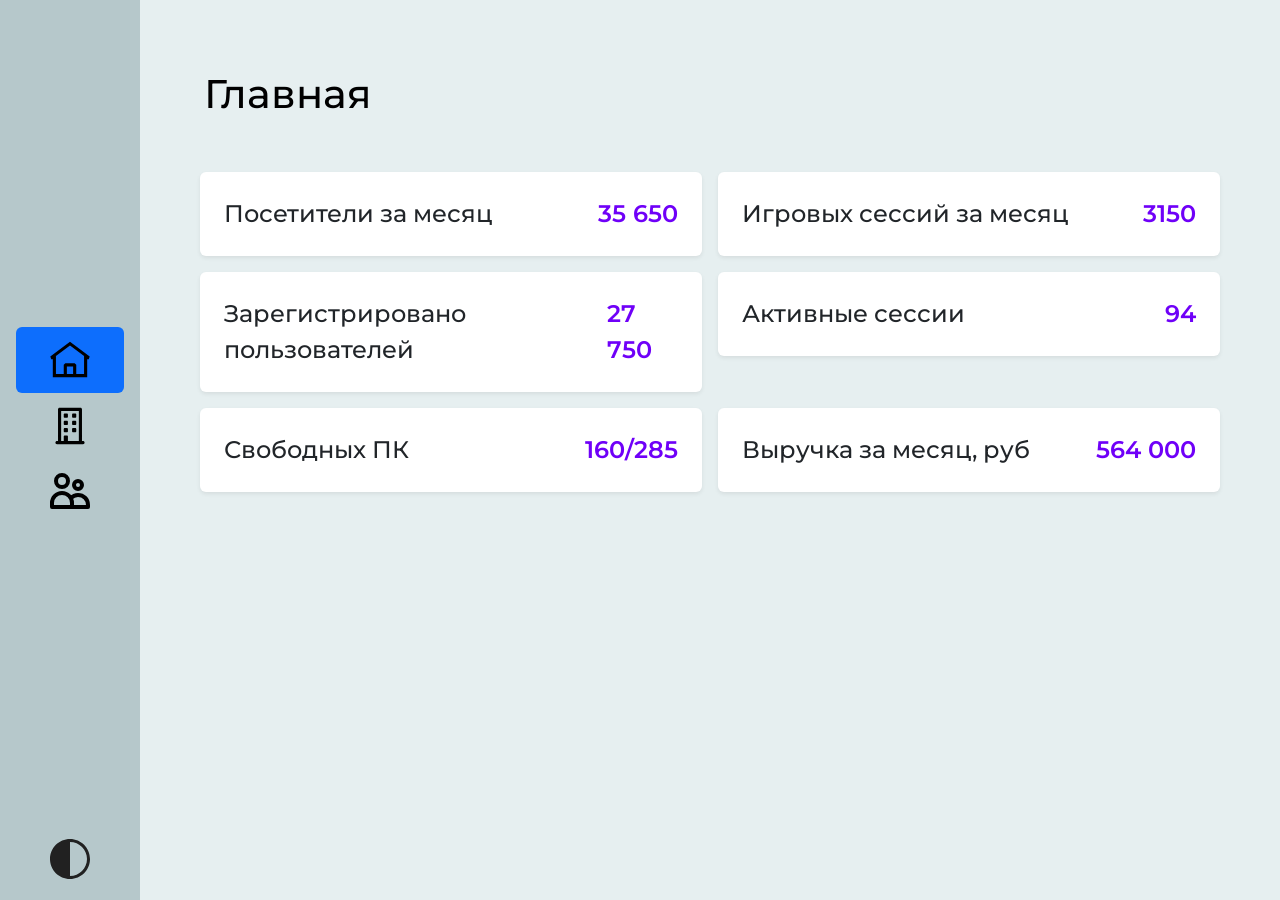
==== web/index.html @ e70356dd "first commit" ====
<!DOCTYPE html>
<html lang="en">
  <head>
    <meta charset="UTF-8" />
    <meta name="viewport" content="width=device-width, initial-scale=1.0" />
    <title>Главная</title>
    <link rel="stylesheet" href="css/bootstrap.min.css" />
    <link rel="stylesheet" href="css/base.css" />
  </head>
  <body>

    <div class="d-flex">
        <nav class="sidebar d-flex flex-column flex-shrink-0 p-3">
          <ul class="nav nav-pills flex-column mt-auto mb-auto">
            <li class="nav-item">
              <a href="index.html" class="nav-link active text-center" aria-current="page"><img src="img/nav_home.svg" alt="Главная" width="50px"
                /></a>
            </li>
            <li class="nav-item"><a href="clubs.html" class="nav-link text-center"><img src="img/nav_clubs.svg" alt="Клубы" width="50px"
                /></a></li>
            <li class="nav-item"><a href="users.html" class="nav-link text-center"><img src="img/nav_users.svg" alt="Пользователи" width="48px"
                /></a></li>
          </ul>

            <div class="text-center">
                <!-- <span class="toggle btn">Смена темы</span> -->
                 <img class="toggle btn p-0" src="img/theme switch.svg" width="50px" alt="Смена темы">
            </div>
        </nav>
      
        <main class="p-5 w-100">
            <div class="fs-1 m-3 fw-medium">Главная</div>


            <div class="container mt-5">
              <div class="row row-cols-2 g-3">
                <div class="col">
                  <div class="card shadow-sm border-0 p-2">
                    <div
                      class="card-body d-flex justify-content-between align-items-center"
                    >
                      <span class="fs-4 fw-medium">Посетители за месяц</span>
                      <span class="stat_num fs-4 fw-semibold">35 650</span>
                    </div>
                  </div>
                </div>
        
                <div class="col">
                  <div class="card shadow-sm border-0 p-2">
                    <div
                      class="card-body d-flex justify-content-between align-items-center"
                    >
                      <span class="fs-4 fw-medium">Игровых сессий за месяц</span>
                      <span class="stat_num fs-4 fw-semibold">3150</span>
                    </div>
                  </div>
                </div>
        
                <div class="col">
                  <div class="card shadow-sm border-0 p-2">
                    <div
                      class="card-body d-flex justify-content-between align-items-center"
                    >
                      <span class="fs-4 fw-medium">Зарегистрировано пользователей</span>
                      <span class="stat_num fs-4 fw-semibold">27 750</span>
                    </div>
                  </div>
                </div>
        
                <div class="col">
                  <div class="card shadow-sm border-0 p-2">
                    <div
                      class="card-body d-flex justify-content-between align-items-center"
                    >
                      <span class="fs-4 fw-medium">Активные сессии</span>
                      <span class="stat_num fs-4 fw-semibold">94</span>
                    </div>
                  </div>
                </div>
        
                <div class="col">
                  <div class="card shadow-sm border-0 p-2">
                    <div
                      class="card-body d-flex justify-content-between align-items-center"
                    >
                      <span class="fs-4 fw-medium">Свободных ПК</span>
                      <span class="stat_num fs-4 fw-semibold">160/285</span>
                    </div>
                  </div>
                </div>
        
                <div class="col">
                  <div class="card shadow-sm border-0 p-2">
                    <div
                      class="card-body d-flex justify-content-between align-items-center"
                    >
                      <span class="fs-4 fw-medium">Выручка за месяц, руб</span>
                      <span class="stat_num fs-4 fw-semibold">564 000</span>
                    </div>
                  </div>
                </div>
              </div>
            </div>

        </main>
    </div>
      
      

    <script src="js/jquery-4.0.0.min.js"></script>
    <script defer src="js/theme.js"></script>
  </body>
</html>
---- web/css/base.css ----
@font-face {
    font-family: 'Montserrat';
    src: url('../fonts/Montserrat-VariableFont_wght.ttf') format('woff2');
  }
  

* {
    font-family: 'Montserrat', sans-serif !important;
}
.stat_num {
    color: #6f00f8;
}

body, html {
    height: 100%;
  }
  
.sidebar {
    width: 140px;
    height: 100vh;
    position: sticky;  
    top: 0;
}
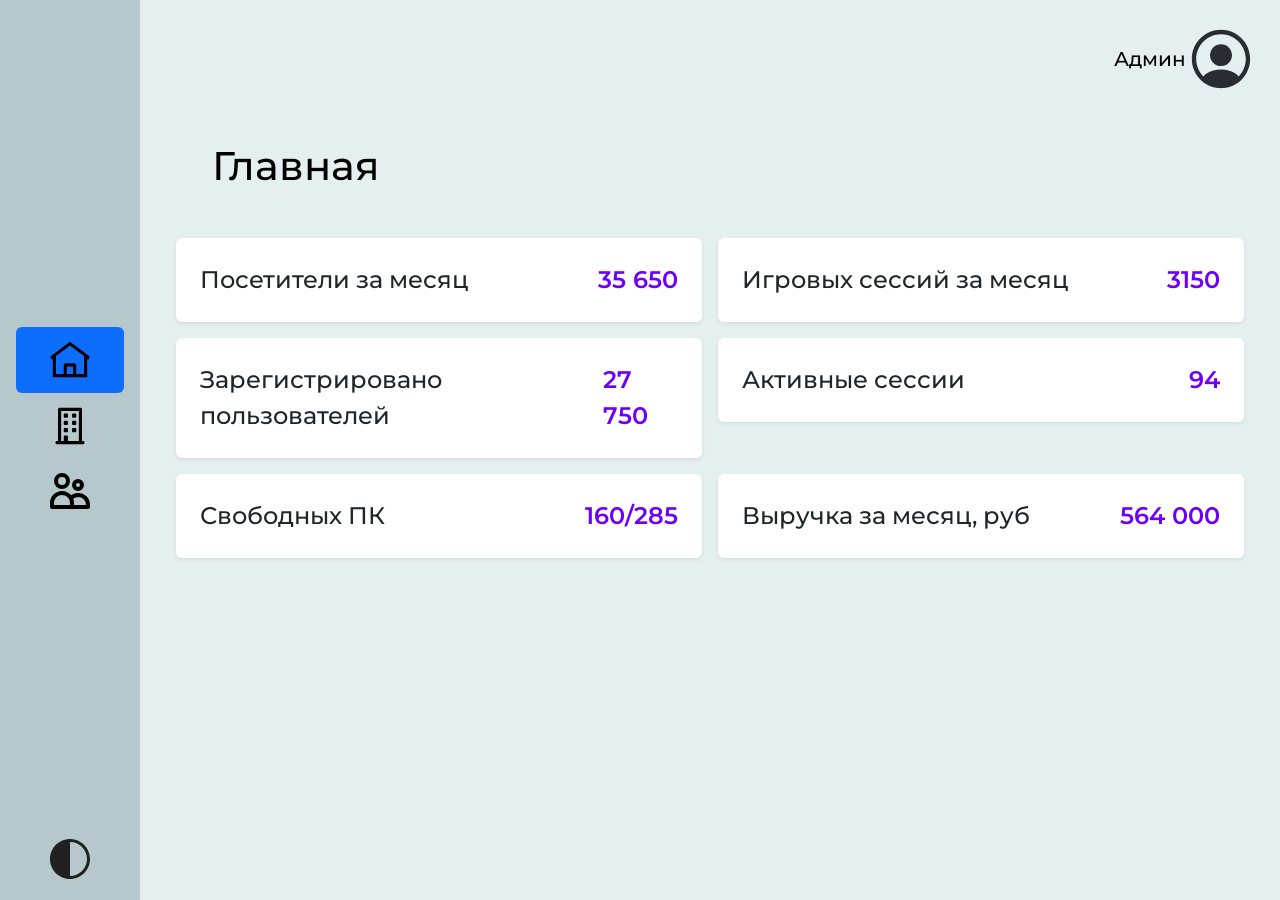
==== commit 035dc4b1: "05/05/2026" ====
--- a/web/index.html
+++ b/web/index.html
@@ -28,14 +28,19 @@
             </div>
         </nav>
       
-        <main class="p-5 w-100">
-            <div class="fs-1 m-3 fw-medium">Главная</div>
+        <main class="p-4 w-100">
+            <div class="d-flex justify-content-end align-items-center">
+              <p class="fs-5 fw-medium m-0">Админ</p>
+              <img src="img/profile-icon.svg" width="70px" alt="Профиль">
+            </div>
+          
+            <div class="fs-1 m-5 fw-medium"><h1>Главная</h1></div>
 
 
             <div class="container mt-5">
               <div class="row row-cols-2 g-3">
                 <div class="col">
-                  <div class="card shadow-sm border-0 p-2">
+                  <div class="stat_card card shadow-sm border-0 p-2">
                     <div
                       class="card-body d-flex justify-content-between align-items-center"
                     >
@@ -46,7 +51,7 @@
                 </div>
         
                 <div class="col">
-                  <div class="card shadow-sm border-0 p-2">
+                  <div class="stat_card card shadow-sm border-0 p-2">
                     <div
                       class="card-body d-flex justify-content-between align-items-center"
                     >
@@ -57,7 +62,7 @@
                 </div>
         
                 <div class="col">
-                  <div class="card shadow-sm border-0 p-2">
+                  <div class="stat_card card shadow-sm border-0 p-2">
                     <div
                       class="card-body d-flex justify-content-between align-items-center"
                     >
@@ -68,7 +73,7 @@
                 </div>
         
                 <div class="col">
-                  <div class="card shadow-sm border-0 p-2">
+                  <div class="stat_card card shadow-sm border-0 p-2">
                     <div
                       class="card-body d-flex justify-content-between align-items-center"
                     >
@@ -79,7 +84,7 @@
                 </div>
         
                 <div class="col">
-                  <div class="card shadow-sm border-0 p-2">
+                  <div class="stat_card card shadow-sm border-0 p-2">
                     <div
                       class="card-body d-flex justify-content-between align-items-center"
                     >
@@ -90,7 +95,7 @@
                 </div>
         
                 <div class="col">
-                  <div class="card shadow-sm border-0 p-2">
+                  <div class="stat_card card shadow-sm border-0 p-2">
                     <div
                       class="card-body d-flex justify-content-between align-items-center"
                     >
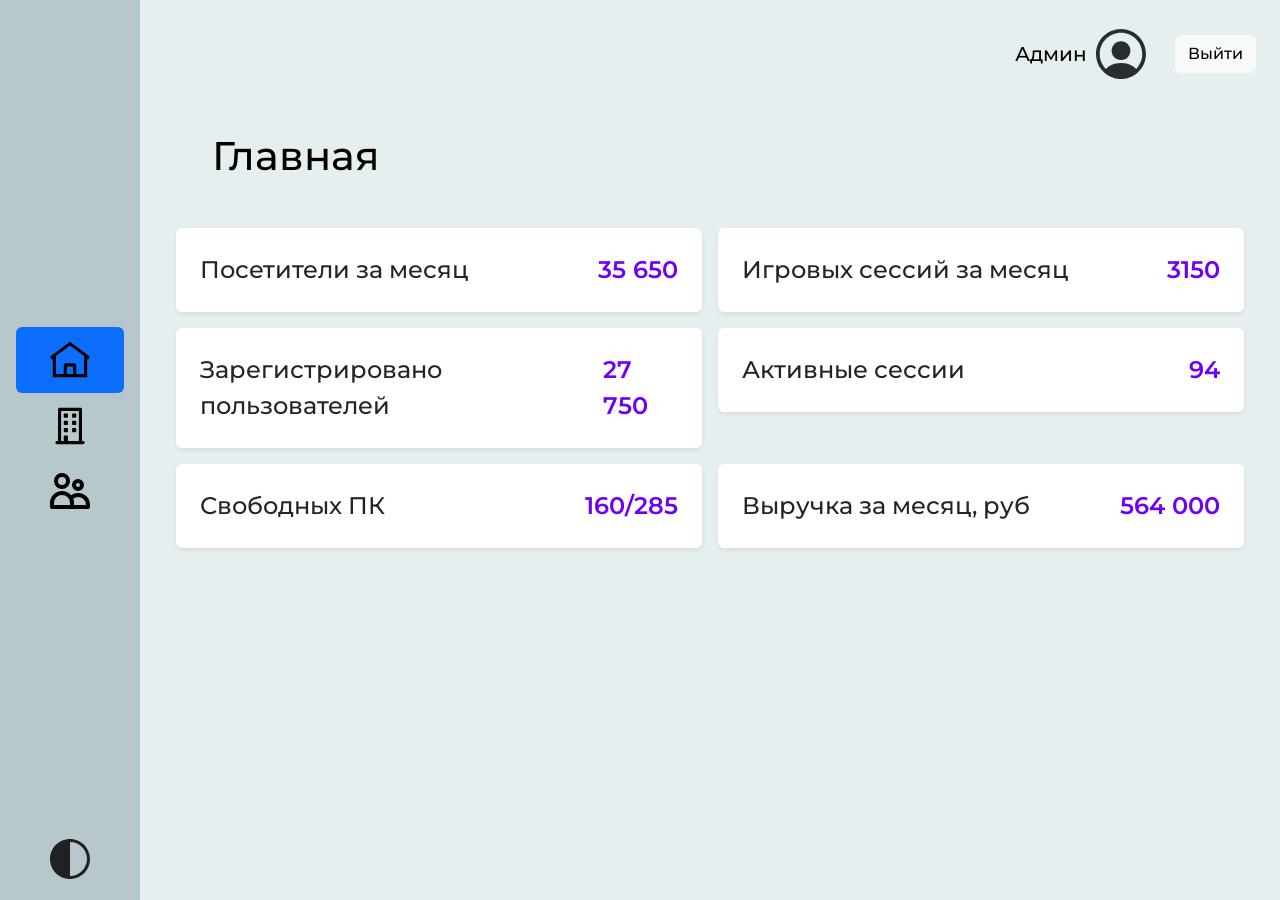
==== commit 58c6ff95: "Add files via upload" ====
--- a/web/index.html
+++ b/web/index.html
@@ -1,4 +1,4 @@
-<!DOCTYPE html>
+<!doctype html>
 <html lang="en">
   <head>
     <meta charset="UTF-8" />
@@ -8,110 +8,156 @@
     <link rel="stylesheet" href="css/base.css" />
   </head>
   <body>
+    <div class="d-flex flex-md-row flex-column">
 
-    <div class="d-flex">
-        <nav class="sidebar d-flex flex-column flex-shrink-0 p-3">
-          <ul class="nav nav-pills flex-column mt-auto mb-auto">
+      <nav class="sidebar d-flex flex-column flex-shrink-0 p-3 desktop-nav">
+        <ul class="nav nav-pills flex-column mt-auto mb-auto">
             <li class="nav-item">
-              <a href="index.html" class="nav-link active text-center" aria-current="page"><img src="img/nav_home.svg" alt="Главная" width="50px"
-                /></a>
+                <a href="index.html" class="nav-link active text-center" aria-current="page">
+                    <img class="img_change_color" src="img/nav_home.svg" alt="Главная" width="50px">
+                </a>
             </li>
-            <li class="nav-item"><a href="clubs.html" class="nav-link text-center"><img src="img/nav_clubs.svg" alt="Клубы" width="50px"
-                /></a></li>
-            <li class="nav-item"><a href="users.html" class="nav-link text-center"><img src="img/nav_users.svg" alt="Пользователи" width="48px"
-                /></a></li>
-          </ul>
+            <li class="nav-item">
+                <a href="clubs.html" class="nav-link text-center">
+                    <img class="img_change_color" src="img/nav_clubs.svg" alt="Клубы" width="50px">
+                </a>
+            </li>
+            <li class="nav-item">
+                <a href="users.html" class="nav-link text-center">
+                    <img class="img_change_color" src="img/nav_users.svg" alt="Пользователи" width="48px">
+                </a>
+            </li>
+        </ul>
+        <div class="text-center">
+            <img class="img_change_color toggle btn p-0" src="img/theme switch.svg" width="50px" alt="Смена темы">
+        </div>
+    </nav>
 
-            <div class="text-center">
-                <!-- <span class="toggle btn">Смена темы</span> -->
-                 <img class="toggle btn p-0" src="img/theme switch.svg" width="50px" alt="Смена темы">
-            </div>
-        </nav>
-      
-        <main class="p-4 w-100">
-            <div class="d-flex justify-content-end align-items-center">
-              <p class="fs-5 fw-medium m-0">Админ</p>
-              <img src="img/profile-icon.svg" width="70px" alt="Профиль">
-            </div>
-          
-            <div class="fs-1 m-5 fw-medium"><h1>Главная</h1></div>
+    <nav class="mobile-nav w-100 p-3">
+    <div>
+        <div class="d-flex justify-content-between align-items-center">
+            <button class="btn btn-outline-dark border-0 img_change_color" type="button" data-bs-toggle="offcanvas" data-bs-target="#offcanvasMenu" aria-controls="offcanvasMenu">
+                <svg xmlns="http://www.w3.org/2000/svg" width="45" height="45" fill="currentColor" class="bi bi-list" viewBox="0 0 16 16">
+                    <path fill-rule="evenodd" d="M2.5 12a.5.5 0 0 1 .5-.5h10a.5.5 0 0 1 0 1H3a.5.5 0 0 1-.5-.5zm0-4a.5.5 0 0 1 .5-.5h10a.5.5 0 0 1 0 1H3a.5.5 0 0 1-.5-.5zm0-4a.5.5 0 0 1 .5-.5h10a.5.5 0 0 1 0 1H3a.5.5 0 0 1-.5-.5z"/>
+                </svg>
+            </button>
+            
+            <img class="img_change_color toggle btn p-0" src="img/theme switch.svg" width="40px" alt="Смена темы">
+        </div>
+    </div>
 
+    <div class="offcanvas offcanvas-start main_bg p-3" tabindex="-1" id="offcanvasMenu" aria-labelledby="offcanvasMenuLabel">
+        <div class="offcanvas-header">
+            <button type="button" class="btn-close fs-2 img_change_color" data-bs-dismiss="offcanvas" aria-label="Закрыть"></button>
+        </div>
+        <div class="offcanvas-body">
+            <ul class="nav nav-pills flex-column fs-4 fw-semibold">
+                <li class="nav-item">
+                    <a href="index.html" class="nav-link nav-link_active">Главная</a>
+                </li>
+                <li class="nav-item">
+                    <a href="clubs.html" class="nav-link">Клубы</a>
+                </li>
+                <li class="nav-item">
+                    <a href="users.html" class="nav-link">Пользователи</a>
+                </li>
+            </ul>
+        </div>
+    </div>
+    </nav>
 
-            <div class="container mt-5">
-              <div class="row row-cols-2 g-3">
-                <div class="col">
-                  <div class="stat_card card shadow-sm border-0 p-2">
-                    <div
-                      class="card-body d-flex justify-content-between align-items-center"
-                    >
-                      <span class="fs-4 fw-medium">Посетители за месяц</span>
-                      <span class="stat_num fs-4 fw-semibold">35 650</span>
-                    </div>
-                  </div>
-                </div>
-        
-                <div class="col">
-                  <div class="stat_card card shadow-sm border-0 p-2">
-                    <div
-                      class="card-body d-flex justify-content-between align-items-center"
-                    >
-                      <span class="fs-4 fw-medium">Игровых сессий за месяц</span>
-                      <span class="stat_num fs-4 fw-semibold">3150</span>
-                    </div>
-                  </div>
-                </div>
-        
-                <div class="col">
-                  <div class="stat_card card shadow-sm border-0 p-2">
-                    <div
-                      class="card-body d-flex justify-content-between align-items-center"
-                    >
-                      <span class="fs-4 fw-medium">Зарегистрировано пользователей</span>
-                      <span class="stat_num fs-4 fw-semibold">27 750</span>
-                    </div>
-                  </div>
-                </div>
-        
-                <div class="col">
-                  <div class="stat_card card shadow-sm border-0 p-2">
-                    <div
-                      class="card-body d-flex justify-content-between align-items-center"
-                    >
-                      <span class="fs-4 fw-medium">Активные сессии</span>
-                      <span class="stat_num fs-4 fw-semibold">94</span>
-                    </div>
-                  </div>
-                </div>
-        
-                <div class="col">
-                  <div class="stat_card card shadow-sm border-0 p-2">
-                    <div
-                      class="card-body d-flex justify-content-between align-items-center"
-                    >
-                      <span class="fs-4 fw-medium">Свободных ПК</span>
-                      <span class="stat_num fs-4 fw-semibold">160/285</span>
-                    </div>
-                  </div>
-                </div>
-        
-                <div class="col">
-                  <div class="stat_card card shadow-sm border-0 p-2">
-                    <div
-                      class="card-body d-flex justify-content-between align-items-center"
-                    >
-                      <span class="fs-4 fw-medium">Выручка за месяц, руб</span>
-                      <span class="stat_num fs-4 fw-semibold">564 000</span>
-                    </div>
-                  </div>
+    
+      <main class="p-4 w-100">
+        <div class="d-flex justify-content-end align-items-center gap-4">
+          <div class="d-flex justify-content-end align-items-center gap-1">
+            <p class="fs-5 fw-medium m-0">Админ</p>
+            <img
+              class="img_change_color"
+              src="img/profile-icon.svg"
+              width="60px"
+              alt="Профиль"
+            />
+          </div>
+          <button class="btn btn-light fw-medium fs-6">Выйти</button>
+        </div>
+
+        <div class="fs-1 m-5 fw-medium"><h1>Главная</h1></div>
+
+        <div class="container mt-5">
+          <div class="row row-cols-2 g-3">
+            <div class="col">
+              <div class="stat_card card shadow-sm border-0 p-2">
+                <div
+                  class="card-body d-flex justify-content-between align-items-center"
+                >
+                  <span class="fs-4 fw-medium">Посетители за месяц</span>
+                  <span class="text-purple fs-4 fw-semibold">35 650</span>
                 </div>
               </div>
             </div>
 
-        </main>
+            <div class="col">
+              <div class="stat_card card shadow-sm border-0 p-2">
+                <div
+                  class="card-body d-flex justify-content-between align-items-center"
+                >
+                  <span class="fs-4 fw-medium">Игровых сессий за месяц</span>
+                  <span class="text-purple fs-4 fw-semibold">3150</span>
+                </div>
+              </div>
+            </div>
+
+            <div class="col">
+              <div class="stat_card card shadow-sm border-0 p-2">
+                <div
+                  class="card-body d-flex justify-content-between align-items-center"
+                >
+                  <span class="fs-4 fw-medium"
+                    >Зарегистрировано пользователей</span
+                  >
+                  <span class="text-purple fs-4 fw-semibold">27 750</span>
+                </div>
+              </div>
+            </div>
+
+            <div class="col">
+              <div class="stat_card card shadow-sm border-0 p-2">
+                <div
+                  class="card-body d-flex justify-content-between align-items-center"
+                >
+                  <span class="fs-4 fw-medium">Активные сессии</span>
+                  <span class="text-purple fs-4 fw-semibold">94</span>
+                </div>
+              </div>
+            </div>
+
+            <div class="col">
+              <div class="stat_card card shadow-sm border-0 p-2">
+                <div
+                  class="card-body d-flex justify-content-between align-items-center"
+                >
+                  <span class="fs-4 fw-medium">Свободных ПК</span>
+                  <span class="text-purple fs-4 fw-semibold">160/285</span>
+                </div>
+              </div>
+            </div>
+
+            <div class="col">
+              <div class="stat_card card shadow-sm border-0 p-2">
+                <div
+                  class="card-body d-flex justify-content-between align-items-center"
+                >
+                  <span class="fs-4 fw-medium">Выручка за месяц, руб</span>
+                  <span class="text-purple fs-4 fw-semibold">564 000</span>
+                </div>
+              </div>
+            </div>
+          </div>
+        </div>
+      </main>
     </div>
-      
-      
 
+    <script src="https://cdn.jsdelivr.net/npm/bootstrap@5.3.8/dist/js/bootstrap.bundle.min.js" integrity="sha384-FKyoEForCGlyvwx9Hj09JcYn3nv7wiPVlz7YYwJrWVcXK/BmnVDxM+D2scQbITxI" crossorigin="anonymous"></script>
     <script src="js/jquery-4.0.0.min.js"></script>
     <script defer src="js/theme.js"></script>
   </body>
--- a/web/css/base.css
+++ b/web/css/base.css
@@ -8,7 +8,7 @@
 * {
     font-family: 'Montserrat', sans-serif !important;
 }
-.stat_num {
+.text-purple {
     color: #6f00f8;
 }
 
@@ -21,4 +21,35 @@
     height: 100vh;
     position: sticky;  
     top: 0;
+}
+
+body, html {
+    height: 100%;
+}
+
+.sidebar {
+    width: 140px;
+    height: 100vh;
+    position: sticky;
+    top: 0;
+}
+
+.nav-link_active {
+    color: #2600FF;
+}
+
+@media (max-width: 720px) {
+    .desktop-nav {
+        display: none !important;
+    }
+}
+
+@media (min-width: 721px) {
+    .mobile-nav {
+        display: none !important;
+    }
+}
+
+.offcanvas {
+    width: 280px !important;
 }
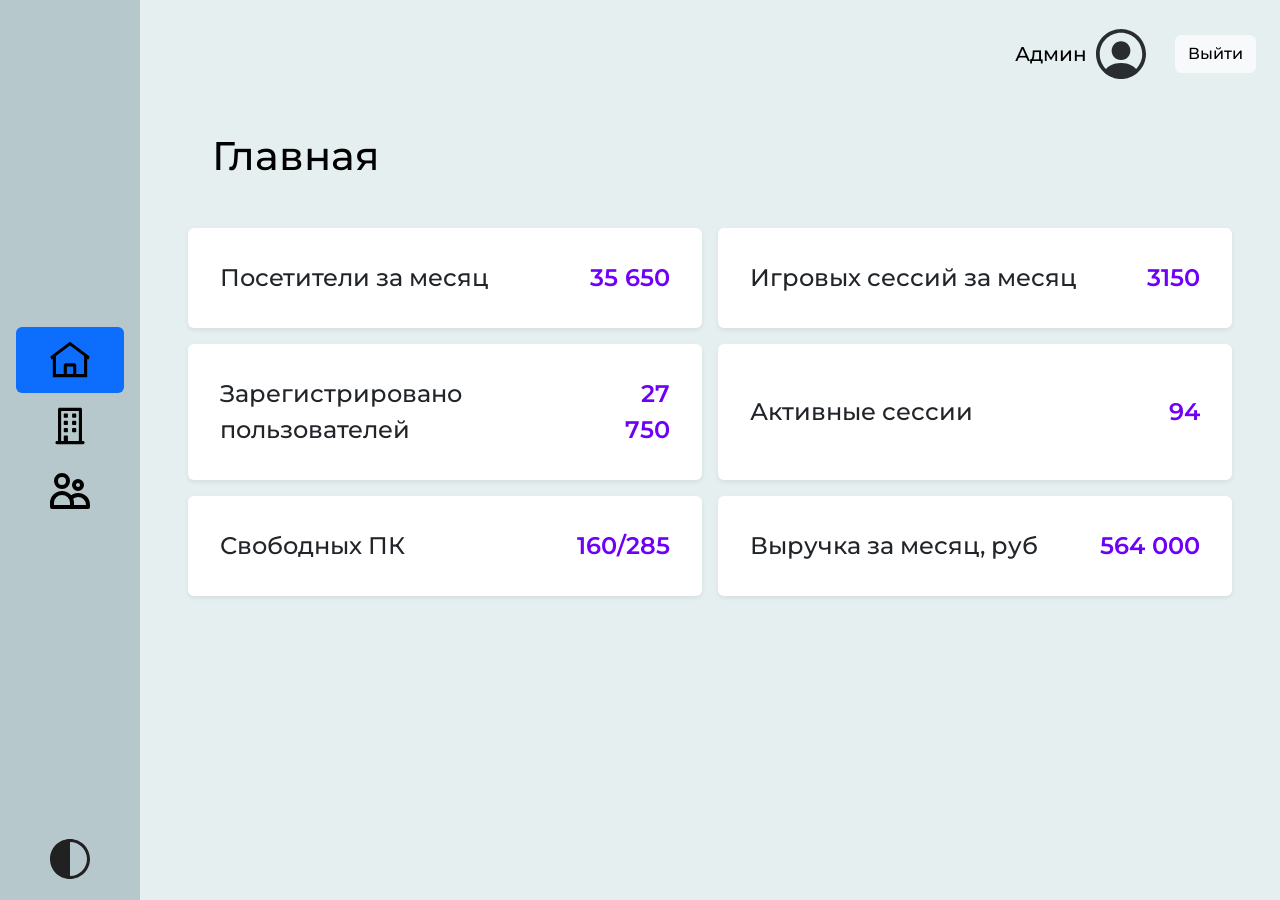
==== commit edc639cd: "Add files via upload" ====
--- a/web/index.html
+++ b/web/index.html
@@ -33,6 +33,7 @@
         </div>
     </nav>
 
+
     <nav class="mobile-nav w-100 p-3">
     <div>
         <div class="d-flex justify-content-between align-items-center">
@@ -50,7 +51,7 @@
         <div class="offcanvas-header">
             <button type="button" class="btn-close fs-2 img_change_color" data-bs-dismiss="offcanvas" aria-label="Закрыть"></button>
         </div>
-        <div class="offcanvas-body">
+        <div class="offcanvas-body p-1">
             <ul class="nav nav-pills flex-column fs-4 fw-semibold">
                 <li class="nav-item">
                     <a href="index.html" class="nav-link nav-link_active">Главная</a>
@@ -67,6 +68,7 @@
     </nav>
 
     
+
       <main class="p-4 w-100">
         <div class="d-flex justify-content-end align-items-center gap-4">
           <div class="d-flex justify-content-end align-items-center gap-1">
@@ -78,77 +80,63 @@
               alt="Профиль"
             />
           </div>
-          <button class="btn btn-light fw-medium fs-6">Выйти</button>
+          <button class="btn btn-light fw-medium fs-6"><a class="text-decoration-none" href="auth.html">Выйти</a></button>
         </div>
 
         <div class="fs-1 m-5 fw-medium"><h1>Главная</h1></div>
 
-        <div class="container mt-5">
-          <div class="row row-cols-2 g-3">
+        <div class="container mt-5 p-0 px-md-4 dashboard_block">
+          <div class="row row-cols-1 row-cols-sm-2 g-3">
             <div class="col">
-              <div class="stat_card card shadow-sm border-0 p-2">
-                <div
-                  class="card-body d-flex justify-content-between align-items-center"
-                >
+              <div class="stat_card card shadow-sm border-0 p-sm-2 p-lg-3 h-100">
+                <div class="card-body d-flex justify-content-between align-items-md-center align-items-stretch flex-column flex-md-row">
                   <span class="fs-4 fw-medium">Посетители за месяц</span>
-                  <span class="text-purple fs-4 fw-semibold">35 650</span>
+                  <span class="text-purple fs-4 fw-semibold text-end">35 650</span>
                 </div>
               </div>
             </div>
-
+        
             <div class="col">
-              <div class="stat_card card shadow-sm border-0 p-2">
-                <div
-                  class="card-body d-flex justify-content-between align-items-center"
-                >
+              <div class="stat_card card shadow-sm border-0 p-sm-2 p-lg-3 h-100">
+                <div class="card-body d-flex justify-content-between align-items-md-center align-items-stretch flex-column flex-md-row">
                   <span class="fs-4 fw-medium">Игровых сессий за месяц</span>
-                  <span class="text-purple fs-4 fw-semibold">3150</span>
+                  <span class="text-purple fs-4 fw-semibold text-end">3150</span>
                 </div>
               </div>
             </div>
-
+        
             <div class="col">
-              <div class="stat_card card shadow-sm border-0 p-2">
-                <div
-                  class="card-body d-flex justify-content-between align-items-center"
-                >
-                  <span class="fs-4 fw-medium"
-                    >Зарегистрировано пользователей</span
-                  >
-                  <span class="text-purple fs-4 fw-semibold">27 750</span>
+              <div class="stat_card card shadow-sm border-0 p-sm-2 p-lg-3 h-100">
+                <div class="card-body d-flex justify-content-between align-items-md-center align-items-stretch flex-column flex-md-row">
+                  <span class="fs-4 fw-medium">Зарегистрировано пользователей</span>
+                  <span class="text-purple fs-4 fw-semibold text-end">27 750</span>
                 </div>
               </div>
             </div>
-
+        
             <div class="col">
-              <div class="stat_card card shadow-sm border-0 p-2">
-                <div
-                  class="card-body d-flex justify-content-between align-items-center"
-                >
+              <div class="stat_card card shadow-sm border-0 p-sm-2 p-lg-3 h-100">
+                <div class="card-body d-flex justify-content-between align-items-md-center align-items-stretch flex-column flex-md-row">
                   <span class="fs-4 fw-medium">Активные сессии</span>
-                  <span class="text-purple fs-4 fw-semibold">94</span>
+                  <span class="text-purple fs-4 fw-semibold text-end">94</span>
                 </div>
               </div>
             </div>
-
+        
             <div class="col">
-              <div class="stat_card card shadow-sm border-0 p-2">
-                <div
-                  class="card-body d-flex justify-content-between align-items-center"
-                >
+              <div class="stat_card card shadow-sm border-0 p-sm-2 p-lg-3 h-100">
+                <div class="card-body d-flex justify-content-between align-items-md-center align-items-stretch flex-column flex-md-row">
                   <span class="fs-4 fw-medium">Свободных ПК</span>
-                  <span class="text-purple fs-4 fw-semibold">160/285</span>
+                  <span class="text-purple fs-4 fw-semibold text-end">160/285</span>
                 </div>
               </div>
             </div>
-
+        
             <div class="col">
-              <div class="stat_card card shadow-sm border-0 p-2">
-                <div
-                  class="card-body d-flex justify-content-between align-items-center"
-                >
+              <div class="stat_card card shadow-sm border-0 p-sm-2 p-lg-3 h-100">
+                <div class="card-body d-flex justify-content-between align-items-md-center align-items-stretch flex-column flex-md-row">
                   <span class="fs-4 fw-medium">Выручка за месяц, руб</span>
-                  <span class="text-purple fs-4 fw-semibold">564 000</span>
+                  <span class="text-purple fs-4 fw-semibold text-end">564 000</span>
                 </div>
               </div>
             </div>
@@ -157,7 +145,8 @@
       </main>
     </div>
 
-    <script src="https://cdn.jsdelivr.net/npm/bootstrap@5.3.8/dist/js/bootstrap.bundle.min.js" integrity="sha384-FKyoEForCGlyvwx9Hj09JcYn3nv7wiPVlz7YYwJrWVcXK/BmnVDxM+D2scQbITxI" crossorigin="anonymous"></script>
+    <!-- <script src="https://cdn.jsdelivr.net/npm/bootstrap@5.3.8/dist/js/bootstrap.bundle.min.js" integrity="sha384-FKyoEForCGlyvwx9Hj09JcYn3nv7wiPVlz7YYwJrWVcXK/BmnVDxM+D2scQbITxI" crossorigin="anonymous"></script> -->
+    <script src="js/bootstrap.min.js"></script>
     <script src="js/jquery-4.0.0.min.js"></script>
     <script defer src="js/theme.js"></script>
   </body>
--- a/web/css/base.css
+++ b/web/css/base.css
@@ -37,19 +37,41 @@
 .nav-link_active {
     color: #2600FF;
 }
+.table_header th {
+    border: none;
+}
+
+
+
 
 @media (max-width: 720px) {
+
     .desktop-nav {
         display: none !important;
     }
+
+    .dashboard_block {
+    max-width: 100%;
+
+}
 }
 
 @media (min-width: 721px) {
+
     .mobile-nav {
         display: none !important;
     }
+    
 }
 
 .offcanvas {
     width: 280px !important;
+}
+
+@media (max-width: 375px) {
+
+    .offcanvas {
+        width: 230px !important;
+    }
+
 }
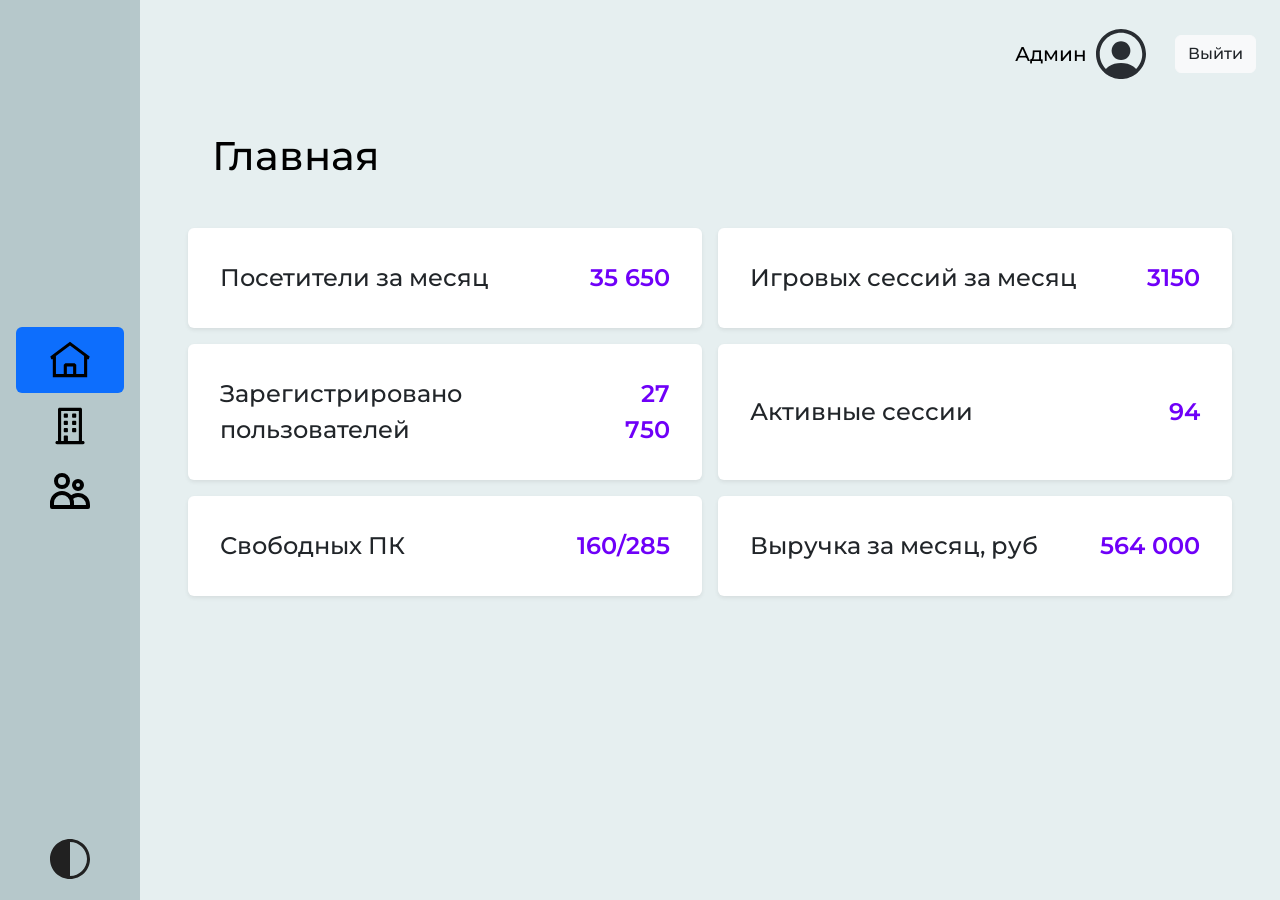
==== commit 79b0265a: "Add files via upload" ====
--- a/web/index.html
+++ b/web/index.html
@@ -80,7 +80,7 @@
               alt="Профиль"
             />
           </div>
-          <button class="btn btn-light fw-medium fs-6"><a class="text-decoration-none" href="auth.html">Выйти</a></button>
+          <button class="btn btn-light fw-medium fs-6"><a class="text-decoration-none text-dark" href="auth.html">Выйти</a></button>
         </div>
 
         <div class="fs-1 m-5 fw-medium"><h1>Главная</h1></div>
--- a/web/css/base.css
+++ b/web/css/base.css
@@ -14,23 +14,12 @@
 
 body, html {
     height: 100%;
-  }
+}
   
 .sidebar {
     width: 140px;
     height: 100vh;
     position: sticky;  
-    top: 0;
-}
-
-body, html {
-    height: 100%;
-}
-
-.sidebar {
-    width: 140px;
-    height: 100vh;
-    position: sticky;
     top: 0;
 }
 
@@ -44,7 +33,7 @@
 
 
 
-@media (max-width: 720px) {
+@media (max-width: 760px) {
 
     .desktop-nav {
         display: none !important;
@@ -52,11 +41,16 @@
 
     .dashboard_block {
     max-width: 100%;
+    }
+
+    .stat_card {
+        min-height: 150px;
+    }
 
 }
-}
 
-@media (min-width: 721px) {
+
+@media (min-width: 761px) {
 
     .mobile-nav {
         display: none !important;
@@ -68,10 +62,13 @@
     width: 280px !important;
 }
 
-@media (max-width: 375px) {
+@media (max-width: 420px) {
 
     .offcanvas {
         width: 230px !important;
     }
+    .stat_card {
+        min-height: 120px;
+    }
 
 }
